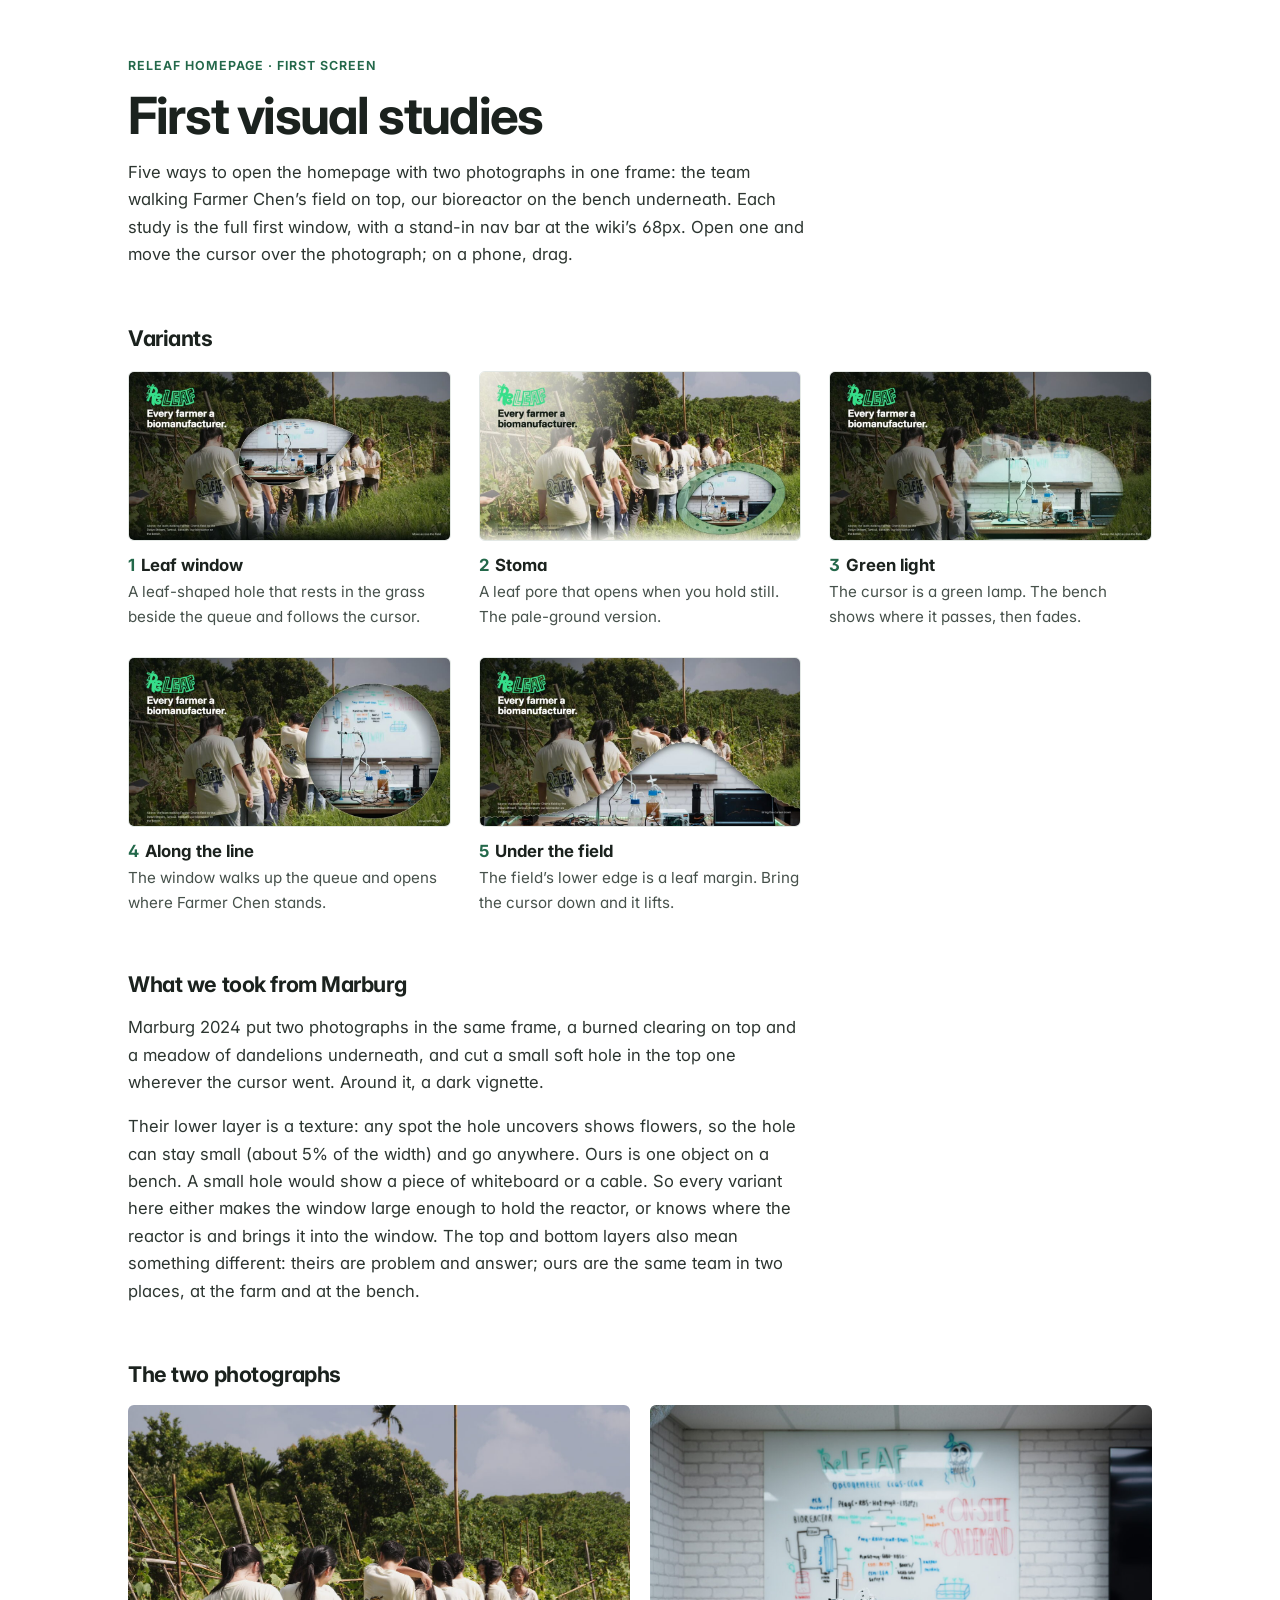
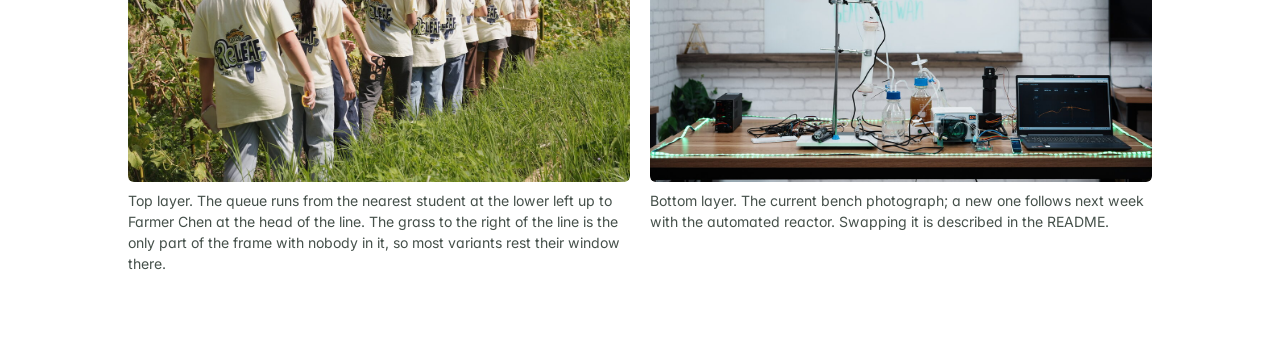
==== index.html @ 2cd2e0a5 "Five first-visual studies: farm on top, bench underneath Leaf window, stoma, green light, along the " ====
<!DOCTYPE html>
<html lang="en">
<head>
  <meta charset="utf-8" />
  <meta name="viewport" content="width=device-width, initial-scale=1" />
  <title>ReLeaf first visual</title>
  <meta name="description" content="Five studies for the ReLeaf homepage's first screen: the team walking Farmer Chen's field on top, the bioreactor bench underneath, after Marburg 2024." />
  <link rel="icon" href="assets/img/logo.png" />
  <link rel="stylesheet" href="assets/css/hero.css" />
  <style>
    body { background: #fff; color: #1b221e; }
    .wrap { max-width: 1120px; margin: 0 auto; padding: 56px clamp(16px, 5vw, 48px) 80px; }
    .kicker { font-size: .78rem; letter-spacing: .08em; text-transform: uppercase; color: var(--leaf-700); font-weight: 650; margin: 0 0 12px; }
    h1 { font-size: clamp(2rem, 1.3rem + 2.6vw, 3.2rem); letter-spacing: -.035em; line-height: 1.02; margin: 0 0 18px; }
    h2 { font-size: 1.35rem; letter-spacing: -.02em; margin: 56px 0 12px; }
    p { font-size: 1.04rem; line-height: 1.65; color: #2c3530; max-width: 68ch; }
    .grid { display: grid; grid-template-columns: repeat(auto-fill, minmax(320px, 1fr)); gap: 28px; margin-top: 20px; }
    .card { display: block; text-decoration: none; color: inherit; }
    .card img { width: 100%; aspect-ratio: 1425 / 752; object-fit: cover; display: block; border-radius: 6px; border: 1px solid #e3e8e5; }
    .card h3 { font-size: 1.05rem; margin: 14px 0 4px; }
    .card h3 span { color: var(--leaf-700); margin-right: 6px; }
    .card p { font-size: .95rem; margin: 0; color: #46514b; }
    .card:hover h3 { color: var(--leaf-700); }
    .pair { display: grid; grid-template-columns: 1fr 1fr; gap: 20px; margin-top: 18px; }
    .pair figure { margin: 0; }
    .pair img { width: 100%; aspect-ratio: 4 / 3; object-fit: cover; border-radius: 6px; display: block; }
    .pair figcaption { font-size: .88rem; color: #46514b; margin-top: 8px; line-height: 1.5; }
    code { font-size: .9em; background: #f1f4f2; padding: 1px 5px; border-radius: 4px; }
    @media (max-width: 640px) { .pair { grid-template-columns: 1fr; } }
  </style>
</head>
<body>
  <main class="wrap">
    <p class="kicker">ReLeaf homepage &middot; first screen</p>
    <h1>First visual studies</h1>
    <p>Five ways to open the homepage with two photographs in one frame: the team
    walking Farmer Chen&rsquo;s field on top, our bioreactor on the bench underneath.
    Each study is the full first window, with a stand-in nav bar at the wiki&rsquo;s
    68px. Open one and move the cursor over the photograph; on a phone, drag.</p>

    <h2>Variants</h2>
    <div class="grid">
      <a class="card" href="leaf-window/">
        <img src="assets/img/thumbs/leaf-window.jpg" alt="Leaf window variant: a leaf-shaped hole over the queue shows the bench." loading="lazy" />
        <h3><span>1</span>Leaf window</h3>
        <p>A leaf-shaped hole that rests in the grass beside the queue and follows the cursor.</p>
      </a>
      <a class="card" href="stoma/">
        <img src="assets/img/thumbs/stoma.jpg" alt="Stoma variant: a leaf pore between two green guard cells shows the bench, on a pale ground." loading="lazy" />
        <h3><span>2</span>Stoma</h3>
        <p>A leaf pore that opens when you hold still. The pale-ground version.</p>
      </a>
      <a class="card" href="green-light/">
        <img src="assets/img/thumbs/green-light.jpg" alt="Green light variant: a swept patch of the frame shows the bench through the farm." loading="lazy" />
        <h3><span>3</span>Green light</h3>
        <p>The cursor is a green lamp. The bench shows where it passes, then fades.</p>
      </a>
      <a class="card" href="along-the-line/">
        <img src="assets/img/thumbs/along-the-line.jpg" alt="Along the line variant: a large round window at the head of the queue shows the bench." loading="lazy" />
        <h3><span>4</span>Along the line</h3>
        <p>The window walks up the queue and opens where Farmer Chen stands.</p>
      </a>
      <a class="card" href="under-the-field/">
        <img src="assets/img/thumbs/under-the-field.jpg" alt="Under the field variant: the farm's lower edge, cut as a serrated leaf margin, lifts to show the bench." loading="lazy" />
        <h3><span>5</span>Under the field</h3>
        <p>The field&rsquo;s lower edge is a leaf margin. Bring the cursor down and it lifts.</p>
      </a>
    </div>

    <h2>What we took from Marburg</h2>
    <p>Marburg 2024 put two photographs in the same frame, a burned clearing on top and
    a meadow of dandelions underneath, and cut a small soft hole in the top one wherever
    the cursor went. Around it, a dark vignette.</p>
    <p>Their lower layer is a texture: any spot the hole uncovers shows flowers, so the
    hole can stay small (about 5% of the width) and go anywhere. Ours is one object on a
    bench. A small hole would show a piece of whiteboard or a cable. So every variant
    here either makes the window large enough to hold the reactor, or knows where the
    reactor is and brings it into the window. The top and bottom layers also mean
    something different: theirs are problem and answer; ours are the same team in two
    places, at the farm and at the bench.</p>

    <h2>The two photographs</h2>
    <div class="pair">
      <figure>
        <img src="assets/img/farm-1400.jpg" alt="The team in ReLeaf shirts walks single file along a bean trellis toward Farmer Chen, who waits with a basket." loading="lazy" />
        <figcaption>Top layer. The queue runs from the nearest student at the lower left up to
        Farmer Chen at the head of the line. The grass to the right of the line is the only
        part of the frame with nobody in it, so most variants rest their window there.</figcaption>
      </figure>
      <figure>
        <img src="assets/img/bench-1400.jpg" alt="The bioreactor on a lab bench edged with green LEDs, in front of a whiteboard that reads ReLeaf and On-site, On-demand." loading="lazy" />
        <figcaption>Bottom layer. The current bench photograph; a new one follows next week
        with the automated reactor. Swapping it is described in the README.</figcaption>
      </figure>
    </div>
  </main>
</body>
</html>
---- assets/css/hero.css ----
/* =============================================================================
   hero.css: shared by every variant.
   The strip at the top stands in for the wiki's site nav (68px, ink) so that
   the hero below it is exactly the first window a reader gets.
   ========================================================================== */

@font-face {
  font-family: "Inter";
  font-style: normal;
  font-weight: 100 900;
  font-display: swap;
  src: url("../fonts/inter-variable.woff2") format("woff2");
}

:root {
  --ink: #070b09;
  --ink-2: #111814;
  --cream: #f3eed2;          /* the team shirts */
  --leaf-700: #23684a;
  --leaf-500: #4f9c6f;
  --leaf-200: #cfe4d8;
  --led: #6fe39a;            /* the bench's LED strip */
  --nav-h: 68px;
  --font: "Inter", -apple-system, BlinkMacSystemFont, "Segoe UI", Roboto, "Helvetica Neue", Arial, sans-serif;
}

* { box-sizing: border-box; }
html { -webkit-text-size-adjust: 100%; }
body {
  margin: 0;
  background: var(--ink);
  color: #fff;
  font-family: var(--font);
  font-feature-settings: "ss01", "cv11";
}

/* ---- stand-in nav ---------------------------------------------------------- */
.navstrip {
  position: sticky; top: 0; z-index: 50;
  height: var(--nav-h);
  display: flex; align-items: center; gap: 28px;
  padding: 0 clamp(16px, 3vw, 40px);
  background: var(--ink);
  border-bottom: 1px solid rgba(255,255,255,.06);
}
.navstrip__logo { width: 44px; height: 44px; display: block; }
.navstrip__tabs { display: flex; gap: 26px; font-size: .9rem; color: rgba(255,255,255,.72); }
.navstrip__tabs span { white-space: nowrap; }
.navstrip__back {
  margin-left: auto; font-size: .82rem; color: rgba(255,255,255,.6);
  text-decoration: none; border: 1px solid rgba(255,255,255,.18);
  padding: 6px 12px; border-radius: 999px; white-space: nowrap;
}
.navstrip__back:hover { color: #fff; border-color: rgba(255,255,255,.4); }
@media (max-width: 860px) { .navstrip__tabs { display: none; } }

/* ---- the hero ---------------------------------------------------------------- */
.hero {
  position: relative;
  height: calc(100svh - var(--nav-h));
  min-height: 480px;
  overflow: hidden;
  background: var(--ink);
  touch-action: pan-y;
  cursor: none;
}
.hero canvas {
  position: absolute; inset: 0; width: 100%; height: 100%; display: block;
  opacity: 0; transition: opacity .9s ease;
}
.hero.is-ready canvas { opacity: 1; }
@media (hover: none) { .hero { cursor: auto; } }

.hero__text {
  position: absolute; z-index: 2;
  left: clamp(20px, 5.5vw, 88px);
  top: clamp(24px, 7vh, 72px);
  pointer-events: none; user-select: none;
  max-width: min(640px, 80vw);
}
.hero__mark {
  display: block;
  width: clamp(150px, 15vw, 250px); height: auto;
  margin: 0 0 clamp(8px, 1.4vh, 16px) -2px;
  filter: drop-shadow(0 2px 18px rgba(0,0,0,.35));
}
.hero__claim {
  margin: 0;
  font-size: clamp(1.55rem, .9rem + 2.1vw, 3.1rem);
  font-weight: 700;
  line-height: 1.02;
  letter-spacing: -.032em;
  text-shadow: 0 2px 24px rgba(0,0,0,.45);
}

.hero__caption {
  position: absolute; z-index: 2;
  left: clamp(20px, 5.5vw, 88px); bottom: 18px;
  margin: 0; max-width: 40ch;
  font-size: .78rem; line-height: 1.45; color: rgba(255,255,255,.66);
  pointer-events: none;
}
.hero__hint {
  position: absolute; z-index: 2;
  right: clamp(20px, 3vw, 40px); bottom: 18px;
  margin: 0; font-size: .78rem; color: rgba(255,255,255,.66);
  pointer-events: none;
  transition: opacity .6s ease;
}
.hero__hint.is-gone { opacity: 0; }
.hero__hint .touch { display: none; }
@media (hover: none) { .hero__hint .mouse { display: none; } .hero__hint .touch { display: inline; } }

.sr-only {
  position: absolute; width: 1px; height: 1px; padding: 0; margin: -1px;
  overflow: hidden; clip: rect(0 0 0 0); white-space: nowrap; border: 0;
}

/* ---- below the fold: notes on the variant, not part of the design ---------- */
.notes {
  background: #fff; color: #1b221e;
  padding: clamp(40px, 7vw, 88px) clamp(20px, 6vw, 96px) 64px;
}
.notes__inner { max-width: 760px; }
.notes__kicker { font-size: .78rem; letter-spacing: .08em; text-transform: uppercase; color: var(--leaf-700); font-weight: 650; margin: 0 0 10px; }
.notes h2 { font-size: 1.9rem; letter-spacing: -.025em; line-height: 1.1; margin: 0 0 18px; }
.notes h3 { font-size: 1.05rem; margin: 30px 0 8px; }
.notes p, .notes li { font-size: 1.02rem; line-height: 1.65; color: #2c3530; }
.notes ul { padding-left: 1.2em; }
.notes code { font-size: .9em; background: #f1f4f2; padding: 1px 5px; border-radius: 4px; }
.switcher {
  display: flex; flex-wrap: wrap; gap: 8px;
  margin: 36px 0 0; padding: 0; list-style: none;
}
.switcher a {
  display: inline-block; padding: 8px 14px; border-radius: 999px;
  border: 1px solid #cfd8d2; color: #1b221e; text-decoration: none; font-size: .9rem;
}
.switcher a:hover { border-color: var(--leaf-700); color: var(--leaf-700); }
.switcher a[aria-current] { background: #1b221e; color: #fff; border-color: #1b221e; }

/* ---- variant 2: the pale ground ------------------------------------------- */
.v-stoma .hero { background: #f6f4ea; }
.v-stoma .hero__claim { color: #0f1a14; text-shadow: none; }
.v-stoma .hero__mark { filter: none; }
.v-stoma .hero__caption, .v-stoma .hero__hint { color: rgba(15,26,20,.72); }

/* ---- variant 5: the resting band of bench runs along the bottom ----------- */
.v-under-the-field .hero__caption,
.v-under-the-field .hero__hint { bottom: calc(5.5% + 16px); }
@media (max-width: 520px) {
  .hero__caption { max-width: 58%; }
}
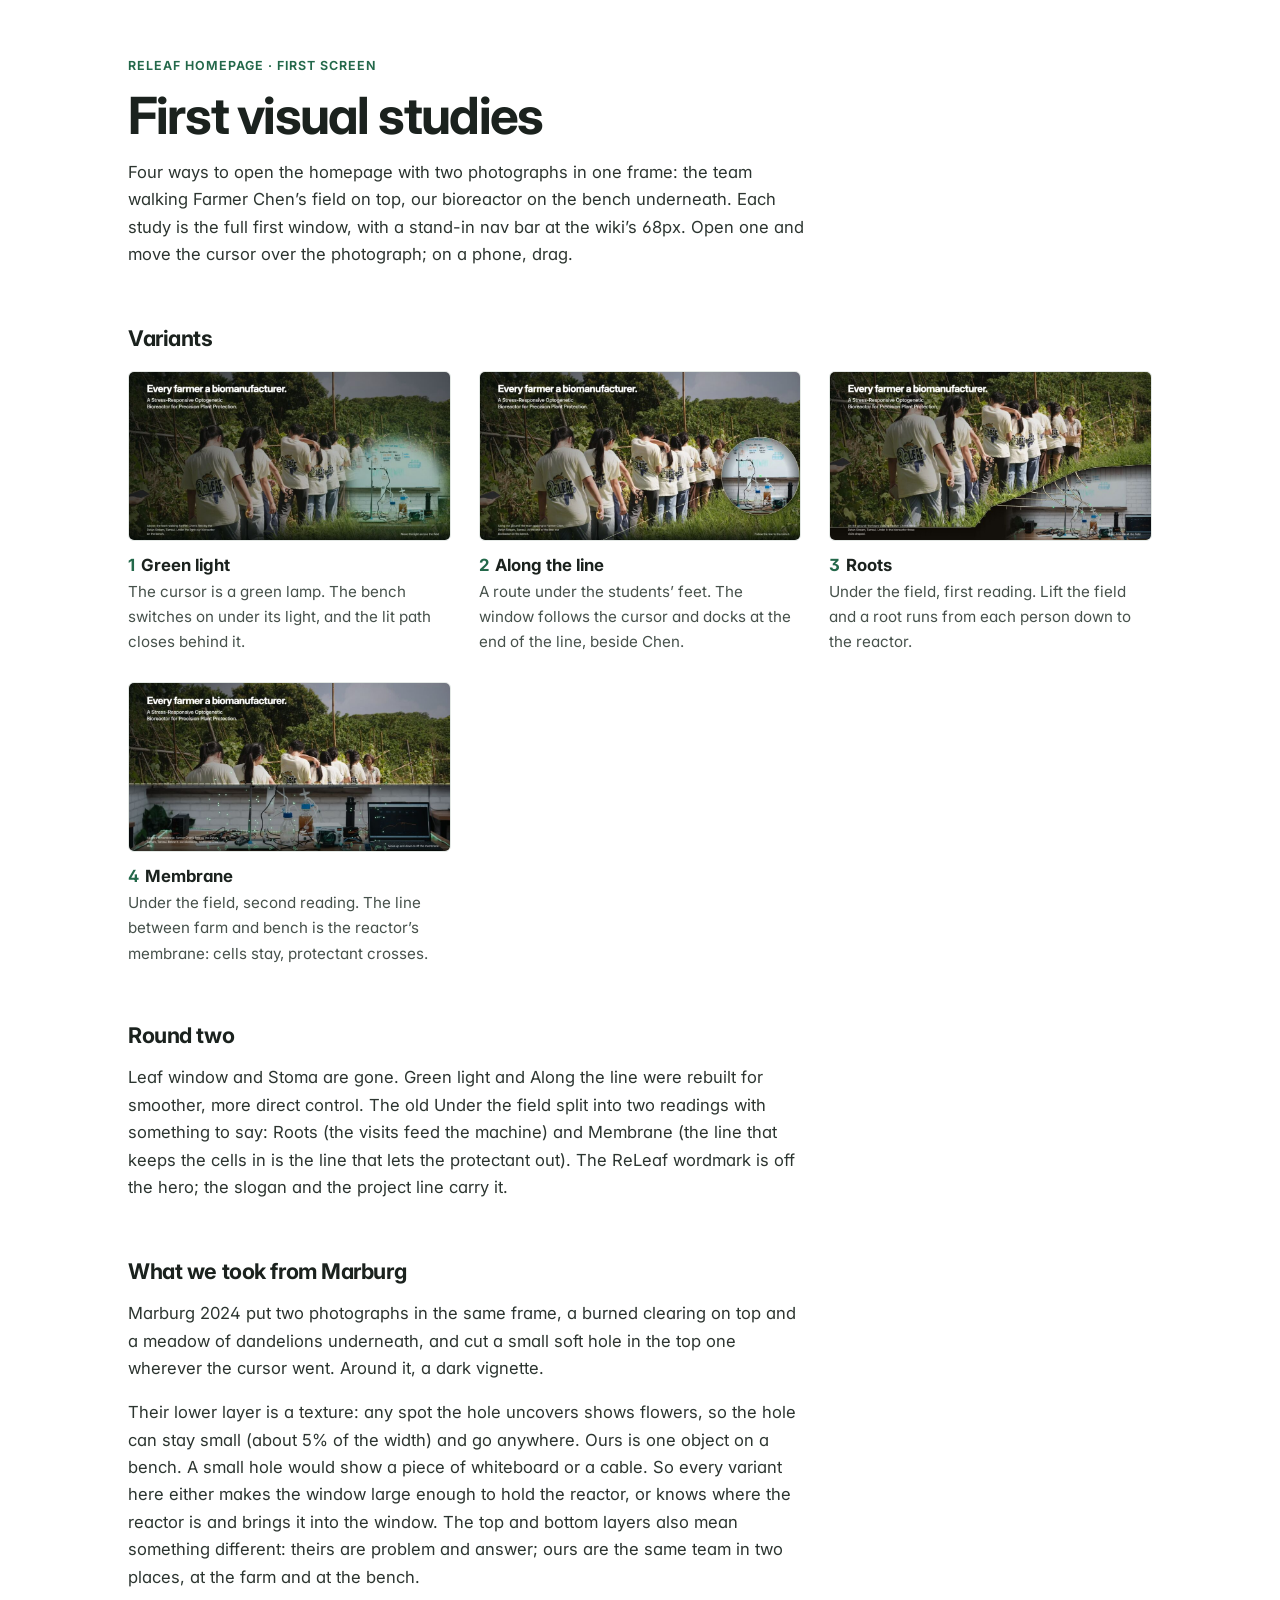
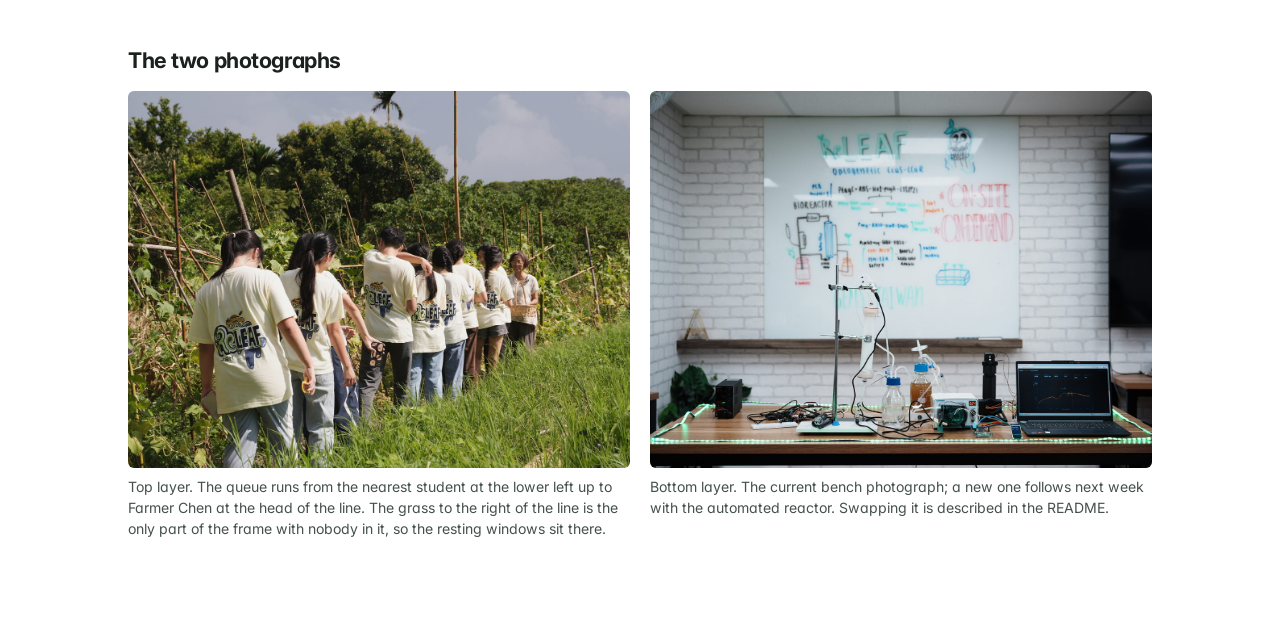
==== commit 4f3ebaf6: "Round two: four variants, slogan and project line in the hero Leaf window and Stoma removed. Green l" ====
--- a/index.html
+++ b/index.html
@@ -4,7 +4,7 @@
   <meta charset="utf-8" />
   <meta name="viewport" content="width=device-width, initial-scale=1" />
   <title>ReLeaf first visual</title>
-  <meta name="description" content="Five studies for the ReLeaf homepage's first screen: the team walking Farmer Chen's field on top, the bioreactor bench underneath, after Marburg 2024." />
+  <meta name="description" content="Four studies for the ReLeaf homepage's first screen: the team walking Farmer Chen's field on top, the bioreactor bench underneath, after Marburg 2024." />
   <link rel="icon" href="assets/img/logo.png" />
   <link rel="stylesheet" href="assets/css/hero.css" />
   <style>
@@ -33,39 +33,41 @@
   <main class="wrap">
     <p class="kicker">ReLeaf homepage &middot; first screen</p>
     <h1>First visual studies</h1>
-    <p>Five ways to open the homepage with two photographs in one frame: the team
+    <p>Four ways to open the homepage with two photographs in one frame: the team
     walking Farmer Chen&rsquo;s field on top, our bioreactor on the bench underneath.
     Each study is the full first window, with a stand-in nav bar at the wiki&rsquo;s
     68px. Open one and move the cursor over the photograph; on a phone, drag.</p>
 
     <h2>Variants</h2>
     <div class="grid">
-      <a class="card" href="leaf-window/">
-        <img src="assets/img/thumbs/leaf-window.jpg" alt="Leaf window variant: a leaf-shaped hole over the queue shows the bench." loading="lazy" />
-        <h3><span>1</span>Leaf window</h3>
-        <p>A leaf-shaped hole that rests in the grass beside the queue and follows the cursor.</p>
-      </a>
-      <a class="card" href="stoma/">
-        <img src="assets/img/thumbs/stoma.jpg" alt="Stoma variant: a leaf pore between two green guard cells shows the bench, on a pale ground." loading="lazy" />
-        <h3><span>2</span>Stoma</h3>
-        <p>A leaf pore that opens when you hold still. The pale-ground version.</p>
-      </a>
       <a class="card" href="green-light/">
-        <img src="assets/img/thumbs/green-light.jpg" alt="Green light variant: a swept patch of the frame shows the bench through the farm." loading="lazy" />
-        <h3><span>3</span>Green light</h3>
-        <p>The cursor is a green lamp. The bench shows where it passes, then fades.</p>
+        <img src="assets/img/thumbs/green-light.jpg" alt="Green light variant: a pool of green light in the grass beside the queue shows the bioreactor." loading="lazy" />
+        <h3><span>1</span>Green light</h3>
+        <p>The cursor is a green lamp. The bench switches on under its light, and the lit path closes behind it.</p>
       </a>
       <a class="card" href="along-the-line/">
-        <img src="assets/img/thumbs/along-the-line.jpg" alt="Along the line variant: a large round window at the head of the queue shows the bench." loading="lazy" />
-        <h3><span>4</span>Along the line</h3>
-        <p>The window walks up the queue and opens where Farmer Chen stands.</p>
+        <img src="assets/img/thumbs/along-the-line.jpg" alt="Along the line variant: a dotted route under the queue ends in a round window beside Farmer Chen showing the bioreactor." loading="lazy" />
+        <h3><span>2</span>Along the line</h3>
+        <p>A route under the students&rsquo; feet. The window follows the cursor and docks at the end of the line, beside Chen.</p>
       </a>
-      <a class="card" href="under-the-field/">
-        <img src="assets/img/thumbs/under-the-field.jpg" alt="Under the field variant: the farm's lower edge, cut as a serrated leaf margin, lifts to show the bench." loading="lazy" />
-        <h3><span>5</span>Under the field</h3>
-        <p>The field&rsquo;s lower edge is a leaf margin. Bring the cursor down and it lifts.</p>
+      <a class="card" href="roots/">
+        <img src="assets/img/thumbs/roots.jpg" alt="Roots variant: the field is lifted and roots run from each person's feet down to the bioreactor underground." loading="lazy" />
+        <h3><span>3</span>Roots</h3>
+        <p>Under the field, first reading. Lift the field and a root runs from each person down to the reactor.</p>
+      </a>
+      <a class="card" href="membrane/">
+        <img src="assets/img/thumbs/membrane.jpg" alt="Membrane variant: a porous line separates the field from the bioreactor; cells stay below, protectant rises through." loading="lazy" />
+        <h3><span>4</span>Membrane</h3>
+        <p>Under the field, second reading. The line between farm and bench is the reactor&rsquo;s membrane: cells stay, protectant crosses.</p>
       </a>
     </div>
+
+    <h2>Round two</h2>
+    <p>Leaf window and Stoma are gone. Green light and Along the line were rebuilt for
+    smoother, more direct control. The old Under the field split into two readings with
+    something to say: Roots (the visits feed the machine) and Membrane (the line that
+    keeps the cells in is the line that lets the protectant out). The ReLeaf wordmark is
+    off the hero; the slogan and the project line carry it.</p>
 
     <h2>What we took from Marburg</h2>
     <p>Marburg 2024 put two photographs in the same frame, a burned clearing on top and
@@ -85,7 +87,7 @@
         <img src="assets/img/farm-1400.jpg" alt="The team in ReLeaf shirts walks single file along a bean trellis toward Farmer Chen, who waits with a basket." loading="lazy" />
         <figcaption>Top layer. The queue runs from the nearest student at the lower left up to
         Farmer Chen at the head of the line. The grass to the right of the line is the only
-        part of the frame with nobody in it, so most variants rest their window there.</figcaption>
+        part of the frame with nobody in it, so the resting windows sit there.</figcaption>
       </figure>
       <figure>
         <img src="assets/img/bench-1400.jpg" alt="The bioreactor on a lab bench edged with green LEDs, in front of a whiteboard that reads ReLeaf and On-site, On-demand." loading="lazy" />
--- a/assets/css/hero.css
+++ b/assets/css/hero.css
@@ -78,12 +78,6 @@
   pointer-events: none; user-select: none;
   max-width: min(640px, 80vw);
 }
-.hero__mark {
-  display: block;
-  width: clamp(150px, 15vw, 250px); height: auto;
-  margin: 0 0 clamp(8px, 1.4vh, 16px) -2px;
-  filter: drop-shadow(0 2px 18px rgba(0,0,0,.35));
-}
 .hero__claim {
   margin: 0;
   font-size: clamp(1.55rem, .9rem + 2.1vw, 3.1rem);
@@ -91,6 +85,16 @@
   line-height: 1.02;
   letter-spacing: -.032em;
   text-shadow: 0 2px 24px rgba(0,0,0,.45);
+}
+.hero__line {
+  margin: clamp(10px, 1.6vh, 18px) 0 0;
+  max-width: 30ch;
+  font-size: clamp(1rem, .82rem + .62vw, 1.4rem);
+  font-weight: 500;
+  line-height: 1.3;
+  letter-spacing: -.012em;
+  color: rgba(255,255,255,.86);
+  text-shadow: 0 2px 18px rgba(0,0,0,.5);
 }
 
 .hero__caption {
@@ -139,15 +143,7 @@
 .switcher a:hover { border-color: var(--leaf-700); color: var(--leaf-700); }
 .switcher a[aria-current] { background: #1b221e; color: #fff; border-color: #1b221e; }
 
-/* ---- variant 2: the pale ground ------------------------------------------- */
-.v-stoma .hero { background: #f6f4ea; }
-.v-stoma .hero__claim { color: #0f1a14; text-shadow: none; }
-.v-stoma .hero__mark { filter: none; }
-.v-stoma .hero__caption, .v-stoma .hero__hint { color: rgba(15,26,20,.72); }
-
-/* ---- variant 5: the resting band of bench runs along the bottom ----------- */
-.v-under-the-field .hero__caption,
-.v-under-the-field .hero__hint { bottom: calc(5.5% + 16px); }
 @media (max-width: 520px) {
-  .hero__caption { max-width: 58%; }
+  .hero__caption { max-width: none; right: 20px; }
+  .hero__hint { display: none; }
 }
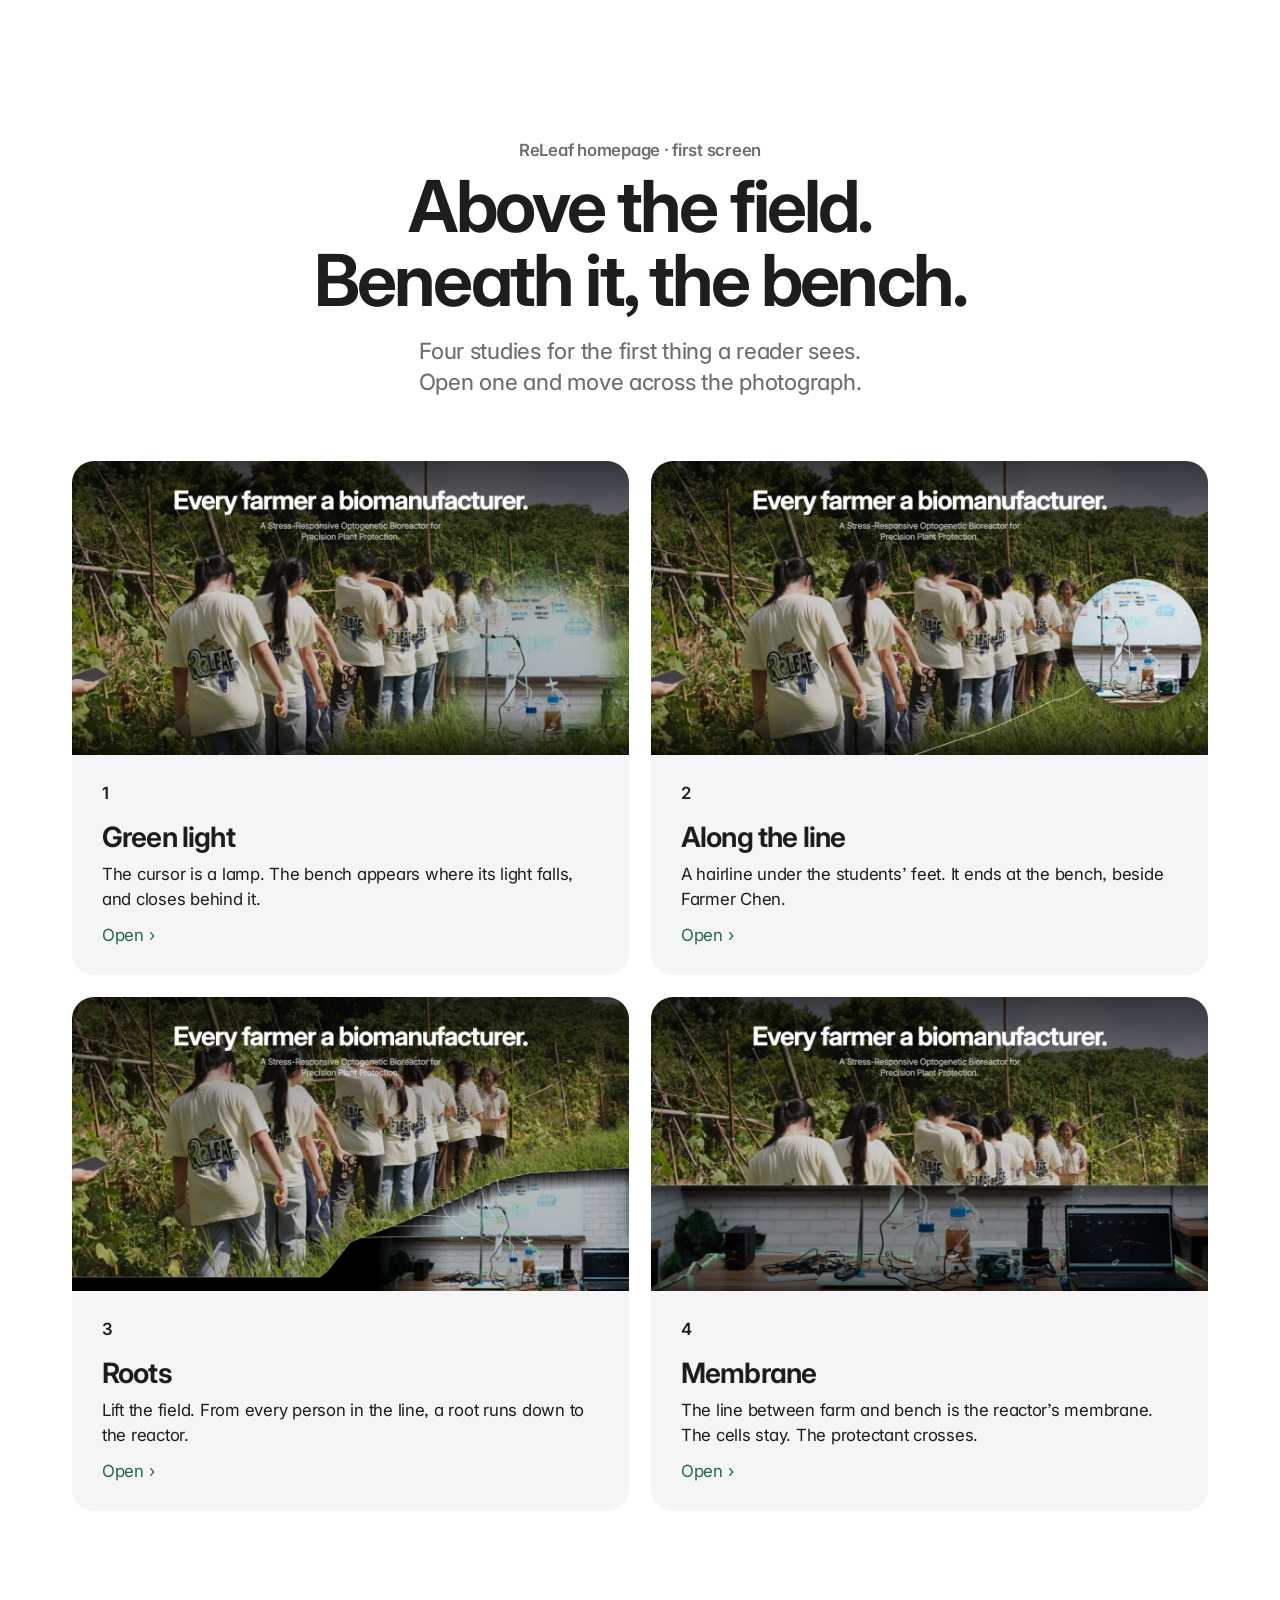
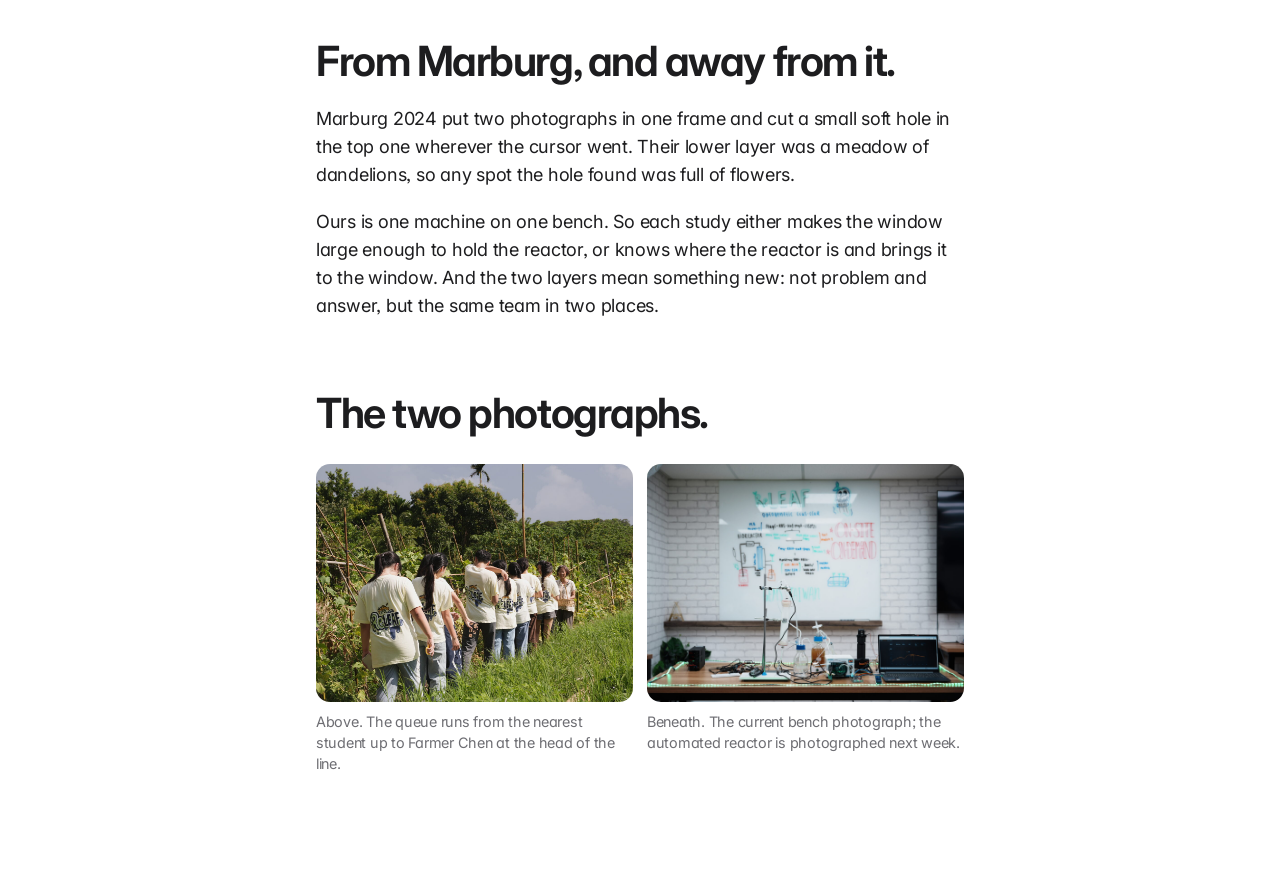
==== commit 4c96965c: "Round three: clean pass on all four variants Centred headline and project line with a staged fade-in" ====
--- a/index.html
+++ b/index.html
@@ -4,96 +4,109 @@
   <meta charset="utf-8" />
   <meta name="viewport" content="width=device-width, initial-scale=1" />
   <title>ReLeaf first visual</title>
-  <meta name="description" content="Four studies for the ReLeaf homepage's first screen: the team walking Farmer Chen's field on top, the bioreactor bench underneath, after Marburg 2024." />
+  <meta name="description" content="Four studies for the ReLeaf homepage's first screen: the team walking Farmer Chen's field above, the bioreactor on the bench beneath." />
   <link rel="icon" href="assets/img/logo.png" />
   <link rel="stylesheet" href="assets/css/hero.css" />
   <style>
-    body { background: #fff; color: #1b221e; }
-    .wrap { max-width: 1120px; margin: 0 auto; padding: 56px clamp(16px, 5vw, 48px) 80px; }
-    .kicker { font-size: .78rem; letter-spacing: .08em; text-transform: uppercase; color: var(--leaf-700); font-weight: 650; margin: 0 0 12px; }
-    h1 { font-size: clamp(2rem, 1.3rem + 2.6vw, 3.2rem); letter-spacing: -.035em; line-height: 1.02; margin: 0 0 18px; }
-    h2 { font-size: 1.35rem; letter-spacing: -.02em; margin: 56px 0 12px; }
-    p { font-size: 1.04rem; line-height: 1.65; color: #2c3530; max-width: 68ch; }
-    .grid { display: grid; grid-template-columns: repeat(auto-fill, minmax(320px, 1fr)); gap: 28px; margin-top: 20px; }
-    .card { display: block; text-decoration: none; color: inherit; }
-    .card img { width: 100%; aspect-ratio: 1425 / 752; object-fit: cover; display: block; border-radius: 6px; border: 1px solid #e3e8e5; }
-    .card h3 { font-size: 1.05rem; margin: 14px 0 4px; }
-    .card h3 span { color: var(--leaf-700); margin-right: 6px; }
-    .card p { font-size: .95rem; margin: 0; color: #46514b; }
-    .card:hover h3 { color: var(--leaf-700); }
-    .pair { display: grid; grid-template-columns: 1fr 1fr; gap: 20px; margin-top: 18px; }
+    body { background: #fff; color: var(--ink); letter-spacing: -.016em; }
+    .top { text-align: center; padding: clamp(72px, 12vw, 140px) 22px clamp(40px, 6vw, 64px); }
+    .eyebrow { font-size: 1.05rem; font-weight: 600; color: var(--ink-2); margin: 0 0 10px; }
+    h1 { font-size: clamp(2.6rem, 1.6rem + 3.6vw, 4.8rem); font-weight: 650; letter-spacing: -.04em; line-height: 1.03; margin: 0; }
+    .lede { font-size: clamp(1.15rem, 1rem + .5vw, 1.5rem); line-height: 1.38; color: var(--ink-2); max-width: 34ch; margin: 18px auto 0; font-weight: 450; }
+    .grid { max-width: 1180px; margin: 0 auto; padding: 0 22px; display: grid; grid-template-columns: repeat(2, 1fr); gap: 22px; }
+    @media (max-width: 760px) { .grid { grid-template-columns: 1fr; } }
+    .card { display: block; text-decoration: none; color: inherit; background: #f5f5f7; border-radius: 22px; overflow: hidden; transition: transform .45s var(--ease), box-shadow .45s var(--ease); }
+    .card:hover { transform: scale(1.012); box-shadow: 0 12px 40px rgba(0,0,0,.10); }
+    .card img { width: 100%; aspect-ratio: 1425 / 752; object-fit: cover; display: block; }
+    .card__body { padding: 26px 30px 30px; }
+    .card__n { font-size: .9rem; font-weight: 600; color: var(--ink-2); margin: 0 0 4px; }
+    .card h2 { font-size: 1.75rem; font-weight: 650; letter-spacing: -.03em; margin: 0 0 8px; }
+    .card p { font-size: 1.05rem; line-height: 1.47; color: var(--ink); margin: 0 0 14px; }
+    .card .more { font-size: 1.05rem; color: var(--link); }
+    .card .more::after { content: " \203A"; }
+    .read { max-width: 692px; margin: 0 auto; padding: clamp(80px, 10vw, 128px) 22px 110px; }
+    .read h3 { font-size: clamp(1.9rem, 1.4rem + 1.6vw, 2.6rem); font-weight: 650; letter-spacing: -.035em; line-height: 1.08; margin: 0 0 20px; }
+    .read h3 + p { margin-top: 0; }
+    .read p { font-size: 1.13rem; line-height: 1.55; margin: 0 0 1.05em; }
+    .read section + section { margin-top: 72px; }
+    .pair { display: grid; grid-template-columns: 1fr 1fr; gap: 14px; margin: 28px 0 0; }
     .pair figure { margin: 0; }
-    .pair img { width: 100%; aspect-ratio: 4 / 3; object-fit: cover; border-radius: 6px; display: block; }
-    .pair figcaption { font-size: .88rem; color: #46514b; margin-top: 8px; line-height: 1.5; }
-    code { font-size: .9em; background: #f1f4f2; padding: 1px 5px; border-radius: 4px; }
+    .pair img { width: 100%; aspect-ratio: 4 / 3; object-fit: cover; display: block; border-radius: 14px; }
+    .pair figcaption { font-size: .9rem; line-height: 1.45; color: var(--ink-2); margin-top: 10px; }
     @media (max-width: 640px) { .pair { grid-template-columns: 1fr; } }
   </style>
 </head>
 <body>
-  <main class="wrap">
-    <p class="kicker">ReLeaf homepage &middot; first screen</p>
-    <h1>First visual studies</h1>
-    <p>Four ways to open the homepage with two photographs in one frame: the team
-    walking Farmer Chen&rsquo;s field on top, our bioreactor on the bench underneath.
-    Each study is the full first window, with a stand-in nav bar at the wiki&rsquo;s
-    68px. Open one and move the cursor over the photograph; on a phone, drag.</p>
+  <header class="top">
+    <p class="eyebrow">ReLeaf homepage &middot; first screen</p>
+    <h1>Above the field.<br />Beneath it, the bench.</h1>
+    <p class="lede">Four studies for the first thing a reader sees. Open one and move across the photograph.</p>
+  </header>
 
-    <h2>Variants</h2>
+  <main>
     <div class="grid">
       <a class="card" href="green-light/">
-        <img src="assets/img/thumbs/green-light.jpg" alt="Green light variant: a pool of green light in the grass beside the queue shows the bioreactor." loading="lazy" />
-        <h3><span>1</span>Green light</h3>
-        <p>The cursor is a green lamp. The bench switches on under its light, and the lit path closes behind it.</p>
+        <img src="assets/img/thumbs/green-light.jpg?v=3" alt="Green light: a pool of light in the grass beside the queue shows the bioreactor." loading="lazy" />
+        <div class="card__body">
+          <p class="card__n">1</p>
+          <h2>Green light</h2>
+          <p>The cursor is a lamp. The bench appears where its light falls, and closes behind it.</p>
+          <span class="more">Open</span>
+        </div>
       </a>
       <a class="card" href="along-the-line/">
-        <img src="assets/img/thumbs/along-the-line.jpg" alt="Along the line variant: a dotted route under the queue ends in a round window beside Farmer Chen showing the bioreactor." loading="lazy" />
-        <h3><span>2</span>Along the line</h3>
-        <p>A route under the students&rsquo; feet. The window follows the cursor and docks at the end of the line, beside Chen.</p>
+        <img src="assets/img/thumbs/along-the-line.jpg?v=3" alt="Along the line: a hairline under the queue ends in a round window beside Farmer Chen showing the bioreactor." loading="lazy" />
+        <div class="card__body">
+          <p class="card__n">2</p>
+          <h2>Along the line</h2>
+          <p>A hairline under the students&rsquo; feet. It ends at the bench, beside Farmer Chen.</p>
+          <span class="more">Open</span>
+        </div>
       </a>
       <a class="card" href="roots/">
-        <img src="assets/img/thumbs/roots.jpg" alt="Roots variant: the field is lifted and roots run from each person's feet down to the bioreactor underground." loading="lazy" />
-        <h3><span>3</span>Roots</h3>
-        <p>Under the field, first reading. Lift the field and a root runs from each person down to the reactor.</p>
+        <img src="assets/img/thumbs/roots.jpg?v=3" alt="Roots: the field lifts, and a root runs from each person's feet down to the bioreactor underground." loading="lazy" />
+        <div class="card__body">
+          <p class="card__n">3</p>
+          <h2>Roots</h2>
+          <p>Lift the field. From every person in the line, a root runs down to the reactor.</p>
+          <span class="more">Open</span>
+        </div>
       </a>
       <a class="card" href="membrane/">
-        <img src="assets/img/thumbs/membrane.jpg" alt="Membrane variant: a porous line separates the field from the bioreactor; cells stay below, protectant rises through." loading="lazy" />
-        <h3><span>4</span>Membrane</h3>
-        <p>Under the field, second reading. The line between farm and bench is the reactor&rsquo;s membrane: cells stay, protectant crosses.</p>
+        <img src="assets/img/thumbs/membrane.jpg?v=3" alt="Membrane: a porous hairline separates the field from the bioreactor; cells stay below while protectant rises." loading="lazy" />
+        <div class="card__body">
+          <p class="card__n">4</p>
+          <h2>Membrane</h2>
+          <p>The line between farm and bench is the reactor&rsquo;s membrane. The cells stay. The protectant crosses.</p>
+          <span class="more">Open</span>
+        </div>
       </a>
     </div>
 
-    <h2>Round two</h2>
-    <p>Leaf window and Stoma are gone. Green light and Along the line were rebuilt for
-    smoother, more direct control. The old Under the field split into two readings with
-    something to say: Roots (the visits feed the machine) and Membrane (the line that
-    keeps the cells in is the line that lets the protectant out). The ReLeaf wordmark is
-    off the hero; the slogan and the project line carry it.</p>
-
-    <h2>What we took from Marburg</h2>
-    <p>Marburg 2024 put two photographs in the same frame, a burned clearing on top and
-    a meadow of dandelions underneath, and cut a small soft hole in the top one wherever
-    the cursor went. Around it, a dark vignette.</p>
-    <p>Their lower layer is a texture: any spot the hole uncovers shows flowers, so the
-    hole can stay small (about 5% of the width) and go anywhere. Ours is one object on a
-    bench. A small hole would show a piece of whiteboard or a cable. So every variant
-    here either makes the window large enough to hold the reactor, or knows where the
-    reactor is and brings it into the window. The top and bottom layers also mean
-    something different: theirs are problem and answer; ours are the same team in two
-    places, at the farm and at the bench.</p>
-
-    <h2>The two photographs</h2>
-    <div class="pair">
-      <figure>
-        <img src="assets/img/farm-1400.jpg" alt="The team in ReLeaf shirts walks single file along a bean trellis toward Farmer Chen, who waits with a basket." loading="lazy" />
-        <figcaption>Top layer. The queue runs from the nearest student at the lower left up to
-        Farmer Chen at the head of the line. The grass to the right of the line is the only
-        part of the frame with nobody in it, so the resting windows sit there.</figcaption>
-      </figure>
-      <figure>
-        <img src="assets/img/bench-1400.jpg" alt="The bioreactor on a lab bench edged with green LEDs, in front of a whiteboard that reads ReLeaf and On-site, On-demand." loading="lazy" />
-        <figcaption>Bottom layer. The current bench photograph; a new one follows next week
-        with the automated reactor. Swapping it is described in the README.</figcaption>
-      </figure>
+    <div class="read">
+      <section>
+        <h3>From Marburg, and away from it.</h3>
+        <p>Marburg 2024 put two photographs in one frame and cut a small soft hole in the
+        top one wherever the cursor went. Their lower layer was a meadow of dandelions,
+        so any spot the hole found was full of flowers.</p>
+        <p>Ours is one machine on one bench. So each study either makes the window large
+        enough to hold the reactor, or knows where the reactor is and brings it to the
+        window. And the two layers mean something new: not problem and answer, but the
+        same team in two places.</p>
+      </section>
+      <section>
+        <h3>The two photographs.</h3>
+        <div class="pair">
+          <figure>
+            <img src="assets/img/farm-1400.jpg" alt="The team in ReLeaf shirts walks single file along a bean trellis toward Farmer Chen, who waits with a basket." loading="lazy" />
+            <figcaption>Above. The queue runs from the nearest student up to Farmer Chen at the head of the line.</figcaption>
+          </figure>
+          <figure>
+            <img src="assets/img/bench-1400.jpg" alt="The bioreactor on a lab bench edged with green LEDs, in front of a whiteboard." loading="lazy" />
+            <figcaption>Beneath. The current bench photograph; the automated reactor is photographed next week.</figcaption>
+          </figure>
+        </div>
+      </section>
     </div>
   </main>
 </body>
--- a/assets/css/hero.css
+++ b/assets/css/hero.css
@@ -1,7 +1,8 @@
 /* =============================================================================
    hero.css: shared by every variant.
-   The strip at the top stands in for the wiki's site nav (68px, ink) so that
-   the hero below it is exactly the first window a reader gets.
+   One idea per screen, type that does the work, and nothing on the photograph
+   that is not the photograph, the headline, or the one control. Black ground,
+   white type, hairlines at 1px, green used once, as the accent.
    ========================================================================== */
 
 @font-face {
@@ -13,137 +14,167 @@
 }
 
 :root {
-  --ink: #070b09;
-  --ink-2: #111814;
-  --cream: #f3eed2;          /* the team shirts */
-  --leaf-700: #23684a;
-  --leaf-500: #4f9c6f;
-  --leaf-200: #cfe4d8;
-  --led: #6fe39a;            /* the bench's LED strip */
+  --black: #000;
+  --white: #fff;
+  --text: #f5f5f7;
+  --text-2: rgba(245,245,247,.72);
+  --ink: #1d1d1f;
+  --ink-2: #6e6e73;
+  --accent: #34c759;
+  --link: #23684a;
   --nav-h: 68px;
-  --font: "Inter", -apple-system, BlinkMacSystemFont, "Segoe UI", Roboto, "Helvetica Neue", Arial, sans-serif;
+  --font: "Inter", -apple-system, BlinkMacSystemFont, "SF Pro Display", "Helvetica Neue", Arial, sans-serif;
+  --ease: cubic-bezier(.28,.11,.32,1);
 }
 
 * { box-sizing: border-box; }
-html { -webkit-text-size-adjust: 100%; }
+html { -webkit-text-size-adjust: 100%; -webkit-font-smoothing: antialiased; -moz-osx-font-smoothing: grayscale; }
 body {
   margin: 0;
-  background: var(--ink);
-  color: #fff;
+  background: var(--black);
+  color: var(--text);
   font-family: var(--font);
-  font-feature-settings: "ss01", "cv11";
+  font-feature-settings: "cv11", "ss03";
+  letter-spacing: -.011em;
 }
 
-/* ---- stand-in nav ---------------------------------------------------------- */
+/* ---- stand-in nav: quiet, translucent ---------------------------------- */
 .navstrip {
   position: sticky; top: 0; z-index: 50;
   height: var(--nav-h);
-  display: flex; align-items: center; gap: 28px;
+  display: flex; align-items: center; justify-content: center;
   padding: 0 clamp(16px, 3vw, 40px);
-  background: var(--ink);
-  border-bottom: 1px solid rgba(255,255,255,.06);
+  background: rgba(0,0,0,.78);
+  -webkit-backdrop-filter: saturate(180%) blur(20px);
+  backdrop-filter: saturate(180%) blur(20px);
+  border-bottom: 1px solid rgba(255,255,255,.08);
 }
-.navstrip__logo { width: 44px; height: 44px; display: block; }
-.navstrip__tabs { display: flex; gap: 26px; font-size: .9rem; color: rgba(255,255,255,.72); }
+.navstrip__tabs { display: flex; gap: clamp(20px, 3vw, 40px); font-size: .8rem; color: rgba(255,255,255,.8); }
 .navstrip__tabs span { white-space: nowrap; }
 .navstrip__back {
-  margin-left: auto; font-size: .82rem; color: rgba(255,255,255,.6);
-  text-decoration: none; border: 1px solid rgba(255,255,255,.18);
-  padding: 6px 12px; border-radius: 999px; white-space: nowrap;
+  position: absolute; right: clamp(16px, 3vw, 40px);
+  font-size: .8rem; color: rgba(255,255,255,.8); text-decoration: none;
 }
-.navstrip__back:hover { color: #fff; border-color: rgba(255,255,255,.4); }
+.navstrip__back:hover { color: #fff; }
 @media (max-width: 860px) { .navstrip__tabs { display: none; } }
 
-/* ---- the hero ---------------------------------------------------------------- */
+/* ---- the hero ------------------------------------------------------------ */
 .hero {
   position: relative;
   height: calc(100svh - var(--nav-h));
-  min-height: 480px;
+  min-height: 520px;
   overflow: hidden;
-  background: var(--ink);
+  background: var(--black);
   touch-action: pan-y;
   cursor: none;
 }
+@media (hover: none) { .hero { cursor: auto; } }
 .hero canvas {
   position: absolute; inset: 0; width: 100%; height: 100%; display: block;
-  opacity: 0; transition: opacity .9s ease;
+  opacity: 0; transition: opacity 1.2s var(--ease);
 }
 .hero.is-ready canvas { opacity: 1; }
-@media (hover: none) { .hero { cursor: auto; } }
 
 .hero__text {
   position: absolute; z-index: 2;
-  left: clamp(20px, 5.5vw, 88px);
-  top: clamp(24px, 7vh, 72px);
+  left: 50%; top: clamp(36px, 8.5vh, 88px);
+  width: min(92vw, 980px);
+  transform: translateX(-50%);
+  text-align: center;
   pointer-events: none; user-select: none;
-  max-width: min(640px, 80vw);
+  transition: opacity .5s var(--ease);
 }
 .hero__claim {
   margin: 0;
-  font-size: clamp(1.55rem, .9rem + 2.1vw, 3.1rem);
-  font-weight: 700;
-  line-height: 1.02;
-  letter-spacing: -.032em;
-  text-shadow: 0 2px 24px rgba(0,0,0,.45);
+  font-size: clamp(2.1rem, 1.1rem + 3.4vw, 4.4rem);
+  font-weight: 650;
+  line-height: 1.04;
+  letter-spacing: -.035em;
+  font-variation-settings: "opsz" 32;
+  color: var(--white);
+  text-shadow: 0 1px 30px rgba(0,0,0,.25);
 }
 .hero__line {
-  margin: clamp(10px, 1.6vh, 18px) 0 0;
-  max-width: 30ch;
-  font-size: clamp(1rem, .82rem + .62vw, 1.4rem);
-  font-weight: 500;
-  line-height: 1.3;
-  letter-spacing: -.012em;
-  color: rgba(255,255,255,.86);
-  text-shadow: 0 2px 18px rgba(0,0,0,.5);
+  margin: clamp(10px, 1.6vh, 16px) auto 0;
+  max-width: 34ch;
+  font-size: clamp(1.02rem, .86rem + .55vw, 1.4rem);
+  font-weight: 450;
+  line-height: 1.32;
+  letter-spacing: -.016em;
+  color: var(--text-2);
+  text-shadow: 0 1px 20px rgba(0,0,0,.35);
 }
 
-.hero__caption {
-  position: absolute; z-index: 2;
-  left: clamp(20px, 5.5vw, 88px); bottom: 18px;
-  margin: 0; max-width: 40ch;
-  font-size: .78rem; line-height: 1.45; color: rgba(255,255,255,.66);
+/* the entrance: up, in, and into focus, one line after the other */
+@keyframes rise {
+  from { opacity: 0; transform: translateY(14px); filter: blur(8px); }
+  to   { opacity: 1; transform: none; filter: none; }
+}
+.hero__claim, .hero__line, .hero__pill { opacity: 0; }
+.hero.is-ready .hero__claim { animation: rise 1.1s var(--ease) .15s forwards; }
+.hero.is-ready .hero__line  { animation: rise 1.1s var(--ease) .35s forwards; }
+.hero.is-ready .hero__pill  { animation: rise 1s var(--ease) 1.4s forwards; }
+@media (prefers-reduced-motion: reduce) {
+  .hero.is-ready .hero__claim, .hero.is-ready .hero__line, .hero.is-ready .hero__pill { animation: none; opacity: 1; }
+}
+
+/* the one control: a frosted pill at the bottom, gone after first use */
+.hero__pill {
+  position: absolute; z-index: 3; left: 0; right: 0; bottom: 28px;
+  margin: 0;
+  display: flex; justify-content: center;
   pointer-events: none;
 }
-.hero__hint {
-  position: absolute; z-index: 2;
-  right: clamp(20px, 3vw, 40px); bottom: 18px;
-  margin: 0; font-size: .78rem; color: rgba(255,255,255,.66);
-  pointer-events: none;
-  transition: opacity .6s ease;
+.hero__pill span.pill {
+  display: inline-flex; align-items: center; gap: 8px;
+  padding: 9px 16px 9px 13px;
+  border-radius: 980px;
+  background: rgba(255,255,255,.12);
+  -webkit-backdrop-filter: saturate(180%) blur(20px);
+  backdrop-filter: saturate(180%) blur(20px);
+  box-shadow: inset 0 0 0 .5px rgba(255,255,255,.22);
+  font-size: .8rem; font-weight: 500; letter-spacing: -.005em;
+  color: rgba(255,255,255,.92);
+  white-space: nowrap;
 }
-.hero__hint.is-gone { opacity: 0; }
-.hero__hint .touch { display: none; }
-@media (hover: none) { .hero__hint .mouse { display: none; } .hero__hint .touch { display: inline; } }
+.hero__pill svg { width: 14px; height: 14px; flex: none; opacity: .9; }
+.hero__pill.is-gone { animation: none !important; opacity: 0 !important; transition: opacity .6s var(--ease); }
+.hero__pill .touch { display: none; }
+@media (hover: none) { .hero__pill .mouse { display: none; } .hero__pill .touch { display: inline; } }
 
 .sr-only {
   position: absolute; width: 1px; height: 1px; padding: 0; margin: -1px;
   overflow: hidden; clip: rect(0 0 0 0); white-space: nowrap; border: 0;
 }
 
-/* ---- below the fold: notes on the variant, not part of the design ---------- */
+/* ---- below the fold: notes on the variant, not part of the design ------- */
 .notes {
-  background: #fff; color: #1b221e;
-  padding: clamp(40px, 7vw, 88px) clamp(20px, 6vw, 96px) 64px;
+  background: #fff; color: var(--ink);
+  padding: clamp(64px, 10vw, 120px) 22px 96px;
+  letter-spacing: -.016em;
 }
-.notes__inner { max-width: 760px; }
-.notes__kicker { font-size: .78rem; letter-spacing: .08em; text-transform: uppercase; color: var(--leaf-700); font-weight: 650; margin: 0 0 10px; }
-.notes h2 { font-size: 1.9rem; letter-spacing: -.025em; line-height: 1.1; margin: 0 0 18px; }
-.notes h3 { font-size: 1.05rem; margin: 30px 0 8px; }
-.notes p, .notes li { font-size: 1.02rem; line-height: 1.65; color: #2c3530; }
-.notes ul { padding-left: 1.2em; }
-.notes code { font-size: .9em; background: #f1f4f2; padding: 1px 5px; border-radius: 4px; }
+.notes__inner { max-width: 692px; margin: 0 auto; }
+.notes__kicker { font-size: 1.05rem; font-weight: 600; color: var(--ink-2); margin: 0 0 8px; letter-spacing: -.01em; }
+.notes h2 { font-size: clamp(2.2rem, 1.6rem + 2vw, 3rem); font-weight: 650; letter-spacing: -.035em; line-height: 1.06; margin: 0 0 28px; }
+.notes h3 { font-size: 1.3rem; font-weight: 650; letter-spacing: -.02em; margin: 44px 0 10px; }
+.notes p, .notes li { font-size: 1.13rem; line-height: 1.55; color: var(--ink); }
+.notes p { margin: 0 0 1.05em; }
+.notes ul { padding-left: 1.1em; margin: 0; }
+.notes li { margin-bottom: .4em; }
+.notes li::marker { color: var(--ink-2); }
+
 .switcher {
-  display: flex; flex-wrap: wrap; gap: 8px;
-  margin: 36px 0 0; padding: 0; list-style: none;
+  display: inline-flex; flex-wrap: wrap; gap: 2px;
+  margin: 56px 0 0; padding: 3px; list-style: none;
+  background: #f5f5f7; border-radius: 22px;
 }
 .switcher a {
-  display: inline-block; padding: 8px 14px; border-radius: 999px;
-  border: 1px solid #cfd8d2; color: #1b221e; text-decoration: none; font-size: .9rem;
+  display: inline-block; padding: 8px 16px; border-radius: 980px;
+  color: var(--ink); text-decoration: none; font-size: .9rem; font-weight: 500;
+  transition: background .2s var(--ease);
 }
-.switcher a:hover { border-color: var(--leaf-700); color: var(--leaf-700); }
-.switcher a[aria-current] { background: #1b221e; color: #fff; border-color: #1b221e; }
+.switcher a:hover { background: rgba(0,0,0,.05); }
+.switcher a[aria-current] { background: #fff; box-shadow: 0 1px 3px rgba(0,0,0,.12), 0 0 0 .5px rgba(0,0,0,.06); }
 
-@media (max-width: 520px) {
-  .hero__caption { max-width: none; right: 20px; }
-  .hero__hint { display: none; }
-}
+/* ?still= renders (thumbnails) skip the entrance */
+.hero.is-still .hero__claim, .hero.is-still .hero__line { animation: none; opacity: 1; }
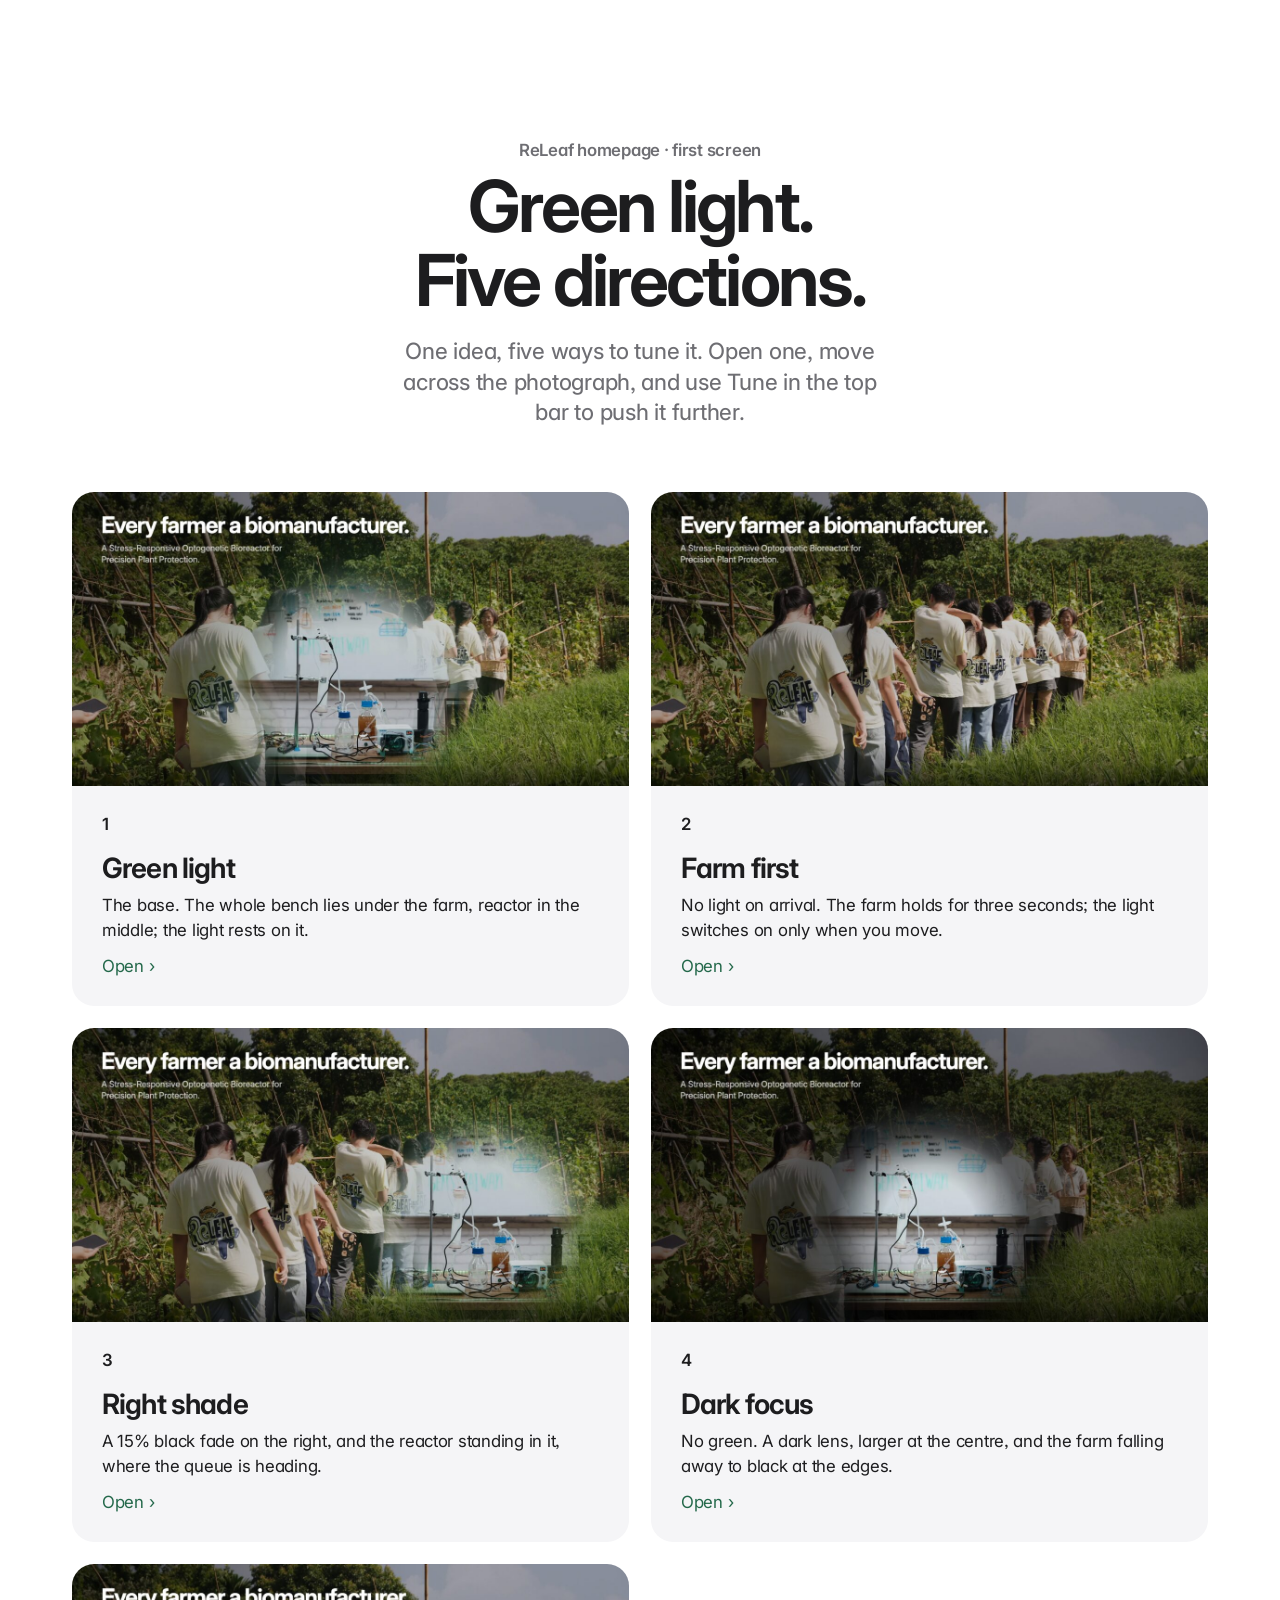
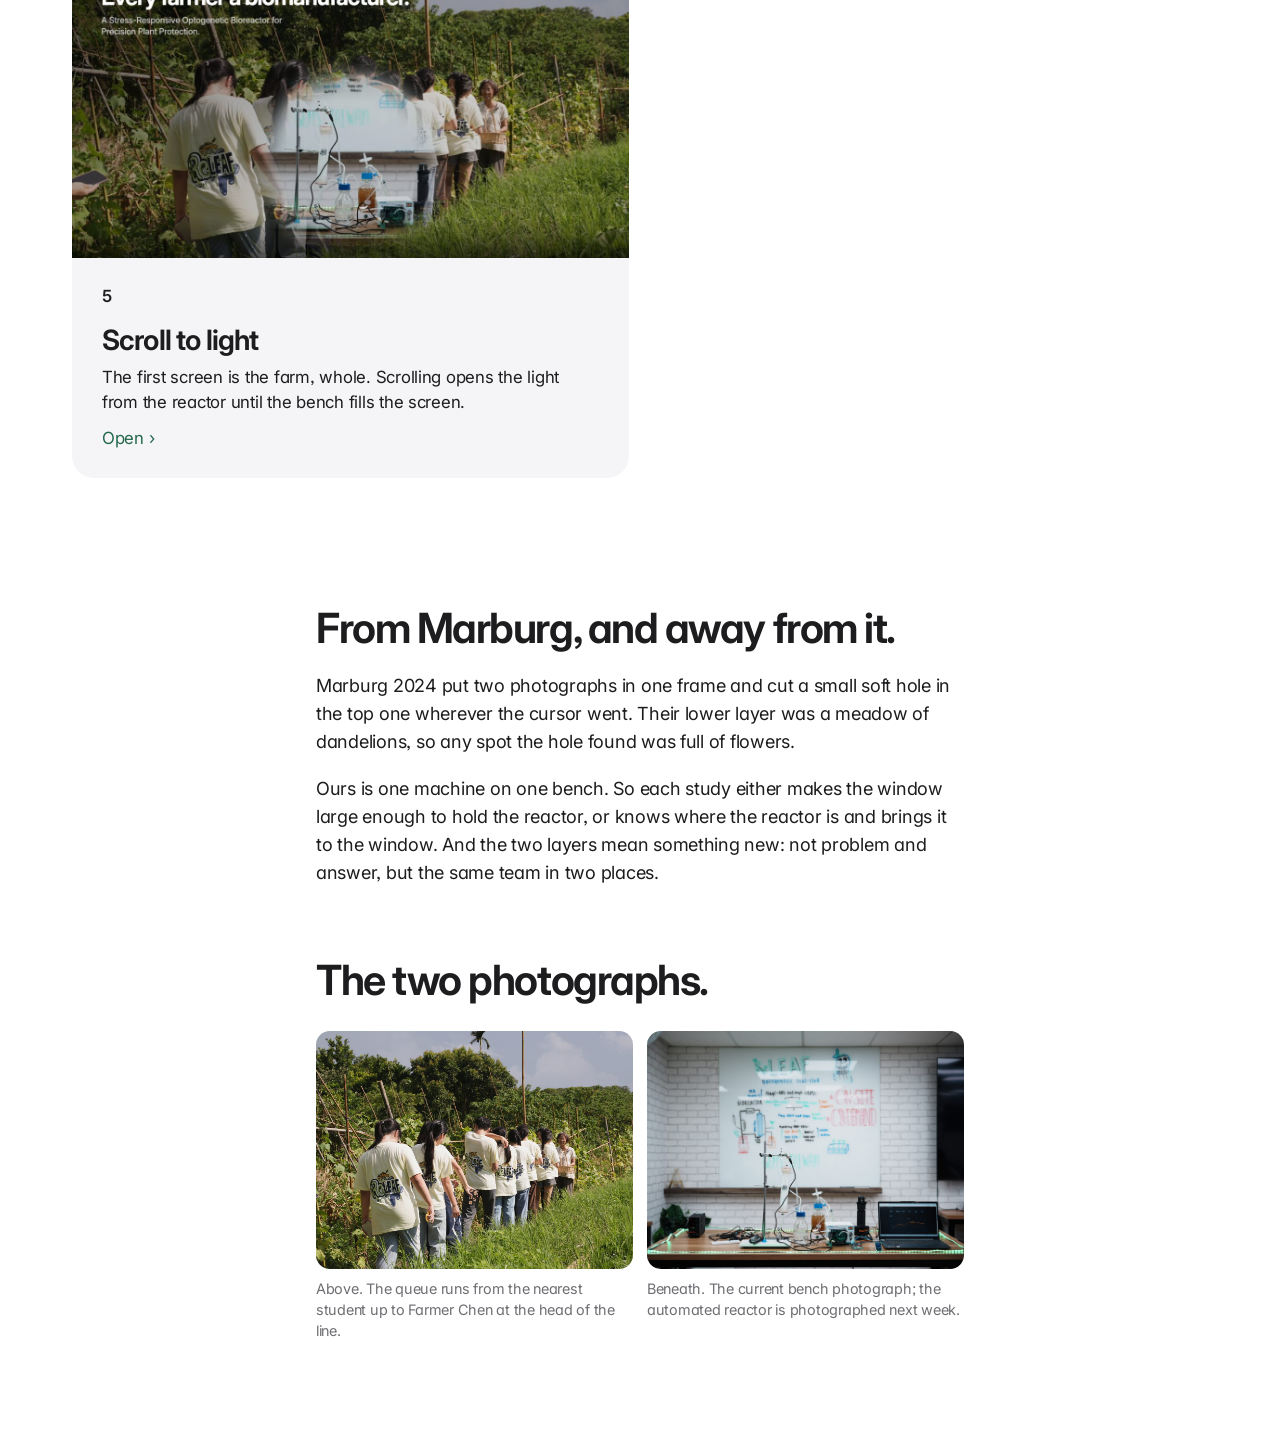
==== commit 4ab125b0: "Round four: five directions for Green light, with a Tune panel Full bench photo as one layer under t" ====
--- a/index.html
+++ b/index.html
@@ -4,7 +4,7 @@
   <meta charset="utf-8" />
   <meta name="viewport" content="width=device-width, initial-scale=1" />
   <title>ReLeaf first visual</title>
-  <meta name="description" content="Four studies for the ReLeaf homepage's first screen: the team walking Farmer Chen's field above, the bioreactor on the bench beneath." />
+  <meta name="description" content="Five directions for the green-light hero for the ReLeaf homepage's first screen: the team walking Farmer Chen's field above, the bioreactor on the bench beneath." />
   <link rel="icon" href="assets/img/logo.png" />
   <link rel="stylesheet" href="assets/css/hero.css" />
   <style>
@@ -39,45 +39,54 @@
 <body>
   <header class="top">
     <p class="eyebrow">ReLeaf homepage &middot; first screen</p>
-    <h1>Above the field.<br />Beneath it, the bench.</h1>
-    <p class="lede">Four studies for the first thing a reader sees. Open one and move across the photograph.</p>
+    <h1>Green light.<br />Five directions.</h1>
+    <p class="lede">One idea, five ways to tune it. Open one, move across the photograph, and use Tune in the top bar to push it further.</p>
   </header>
 
   <main>
     <div class="grid">
       <a class="card" href="green-light/">
-        <img src="assets/img/thumbs/green-light.jpg?v=3" alt="Green light: a pool of light in the grass beside the queue shows the bioreactor." loading="lazy" />
+        <img src="assets/img/thumbs/green-light.jpg?v=4" alt="Green light: a pool of green light in the middle of the farm shows the whole bioreactor." loading="lazy" />
         <div class="card__body">
           <p class="card__n">1</p>
           <h2>Green light</h2>
-          <p>The cursor is a lamp. The bench appears where its light falls, and closes behind it.</p>
+          <p>The base. The whole bench lies under the farm, reactor in the middle; the light rests on it.</p>
           <span class="more">Open</span>
         </div>
       </a>
-      <a class="card" href="along-the-line/">
-        <img src="assets/img/thumbs/along-the-line.jpg?v=3" alt="Along the line: a hairline under the queue ends in a round window beside Farmer Chen showing the bioreactor." loading="lazy" />
+      <a class="card" href="farm-first/">
+        <img src="assets/img/thumbs/farm-first.jpg?v=4" alt="Farm first: the farm photograph alone, with the headline." loading="lazy" />
         <div class="card__body">
           <p class="card__n">2</p>
-          <h2>Along the line</h2>
-          <p>A hairline under the students&rsquo; feet. It ends at the bench, beside Farmer Chen.</p>
+          <h2>Farm first</h2>
+          <p>No light on arrival. The farm holds for three seconds; the light switches on only when you move.</p>
           <span class="more">Open</span>
         </div>
       </a>
-      <a class="card" href="roots/">
-        <img src="assets/img/thumbs/roots.jpg?v=3" alt="Roots: the field lifts, and a root runs from each person's feet down to the bioreactor underground." loading="lazy" />
+      <a class="card" href="right-shade/">
+        <img src="assets/img/thumbs/right-shade.jpg?v=4" alt="Right shade: the bioreactor revealed on the right side of the farm." loading="lazy" />
         <div class="card__body">
           <p class="card__n">3</p>
-          <h2>Roots</h2>
-          <p>Lift the field. From every person in the line, a root runs down to the reactor.</p>
+          <h2>Right shade</h2>
+          <p>A 15% black fade on the right, and the reactor standing in it, where the queue is heading.</p>
           <span class="more">Open</span>
         </div>
       </a>
-      <a class="card" href="membrane/">
-        <img src="assets/img/thumbs/membrane.jpg?v=3" alt="Membrane: a porous hairline separates the field from the bioreactor; cells stay below while protectant rises." loading="lazy" />
+      <a class="card" href="dark-focus/">
+        <img src="assets/img/thumbs/dark-focus.jpg?v=4" alt="Dark focus: a dark-edged opening in the middle of a darkened farm shows the bioreactor." loading="lazy" />
         <div class="card__body">
           <p class="card__n">4</p>
-          <h2>Membrane</h2>
-          <p>The line between farm and bench is the reactor&rsquo;s membrane. The cells stay. The protectant crosses.</p>
+          <h2>Dark focus</h2>
+          <p>No green. A dark lens, larger at the centre, and the farm falling away to black at the edges.</p>
+          <span class="more">Open</span>
+        </div>
+      </a>
+      <a class="card" href="scroll-light/">
+        <img src="assets/img/thumbs/scroll-light.jpg?v=4" alt="Scroll to light: partway through the scroll, the light has opened over the middle of the farm." loading="lazy" />
+        <div class="card__body">
+          <p class="card__n">5</p>
+          <h2>Scroll to light</h2>
+          <p>The first screen is the farm, whole. Scrolling opens the light from the reactor until the bench fills the screen.</p>
           <span class="more">Open</span>
         </div>
       </a>
--- a/assets/css/hero.css
+++ b/assets/css/hero.css
@@ -77,16 +77,15 @@
 
 .hero__text {
   position: absolute; z-index: 2;
-  left: 50%; top: clamp(36px, 8.5vh, 88px);
-  width: min(92vw, 980px);
-  transform: translateX(-50%);
-  text-align: center;
+  left: clamp(22px, 5.2vw, 84px); top: clamp(30px, 7vh, 72px);
+  max-width: min(88vw, 920px);
+  text-align: left;
   pointer-events: none; user-select: none;
   transition: opacity .5s var(--ease);
 }
 .hero__claim {
   margin: 0;
-  font-size: clamp(2.1rem, 1.1rem + 3.4vw, 4.4rem);
+  font-size: clamp(2rem, 1rem + 2.9vw, 3.9rem);
   font-weight: 650;
   line-height: 1.04;
   letter-spacing: -.035em;
@@ -95,8 +94,8 @@
   text-shadow: 0 1px 30px rgba(0,0,0,.25);
 }
 .hero__line {
-  margin: clamp(10px, 1.6vh, 16px) auto 0;
-  max-width: 34ch;
+  margin: clamp(10px, 1.6vh, 16px) 0 0;
+  max-width: 36ch;
   font-size: clamp(1.02rem, .86rem + .55vw, 1.4rem);
   font-weight: 450;
   line-height: 1.32;
@@ -178,3 +177,10 @@
 
 /* ?still= renders (thumbnails) skip the entrance */
 .hero.is-still .hero__claim, .hero.is-still .hero__line { animation: none; opacity: 1; }
+
+/* Farm first: no hint while the reader is still looking at the farm */
+.hero.is-waiting .hero__pill { visibility: hidden; }
+
+/* Scroll to light: the hero holds still while the page scrolls under it */
+.v-scroll-light .hero-wrap { height: 260svh; position: relative; }
+.v-scroll-light .hero { position: sticky; top: var(--nav-h); }
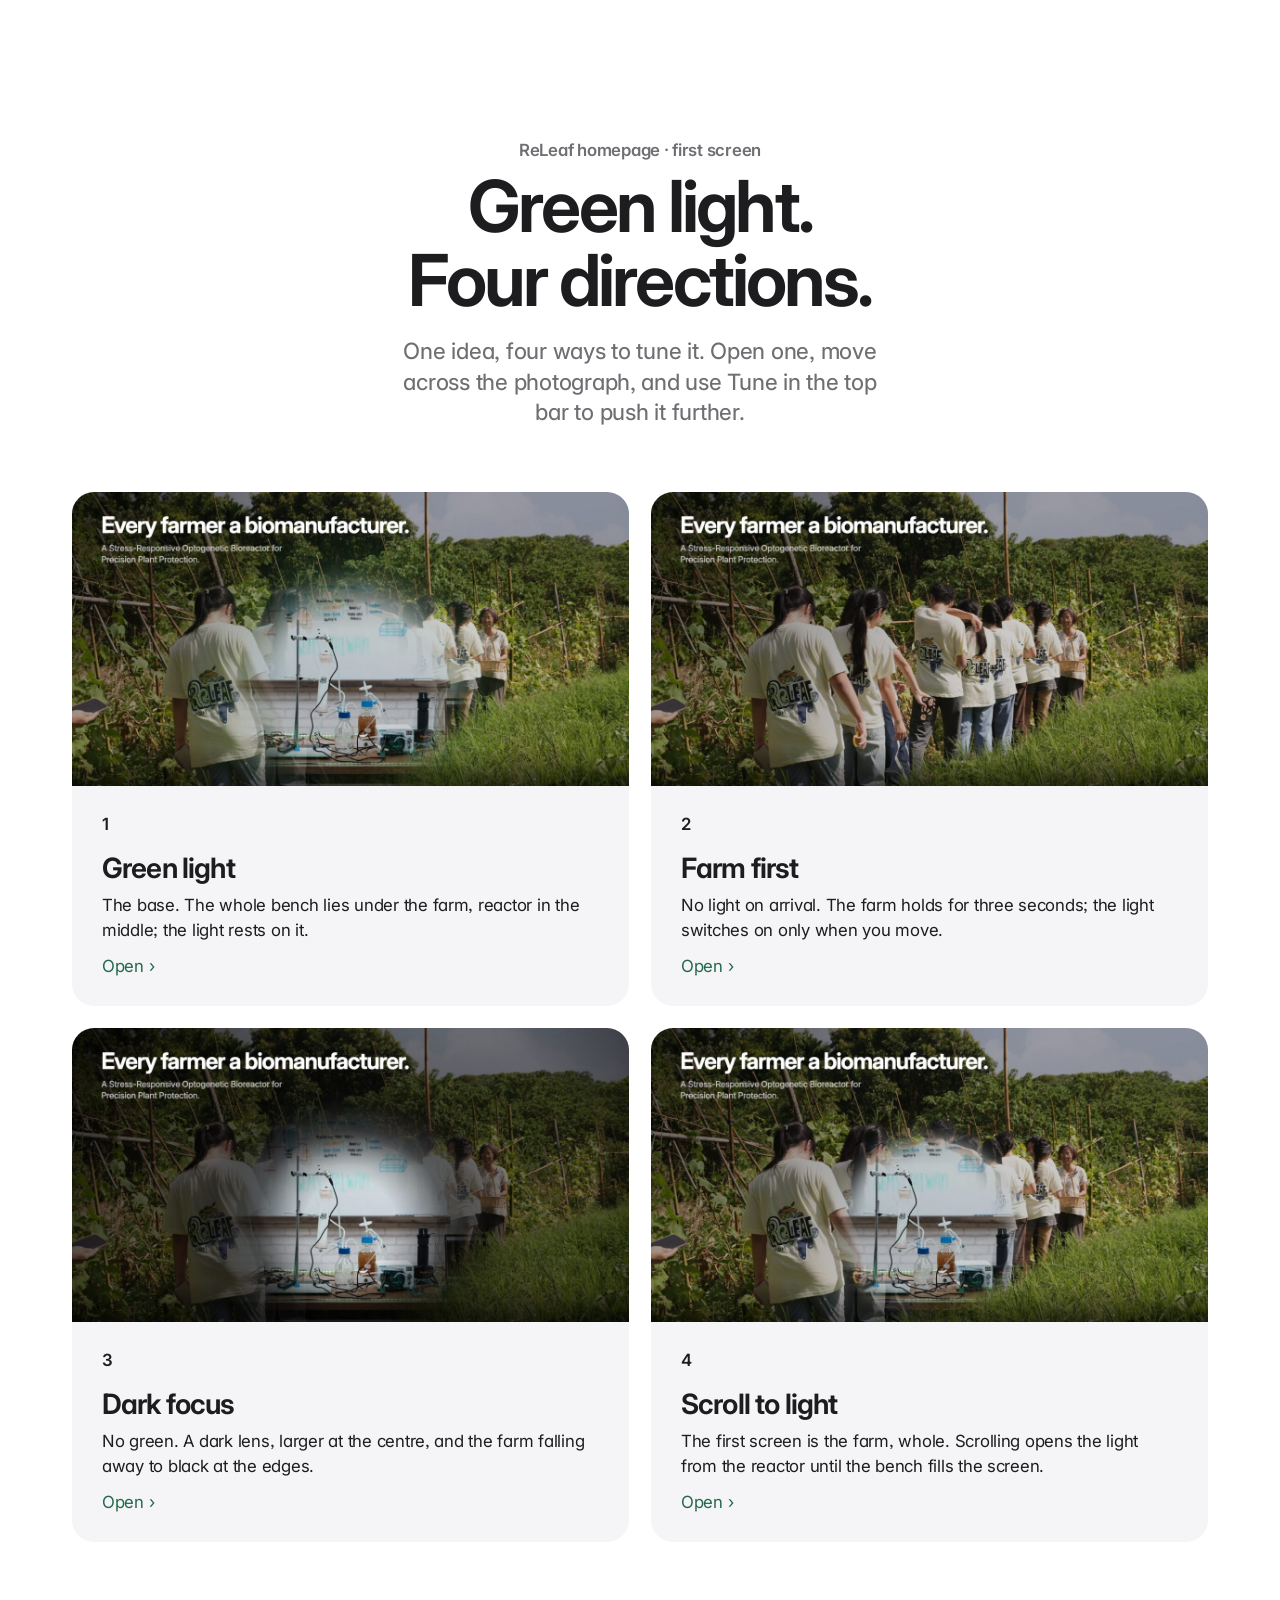
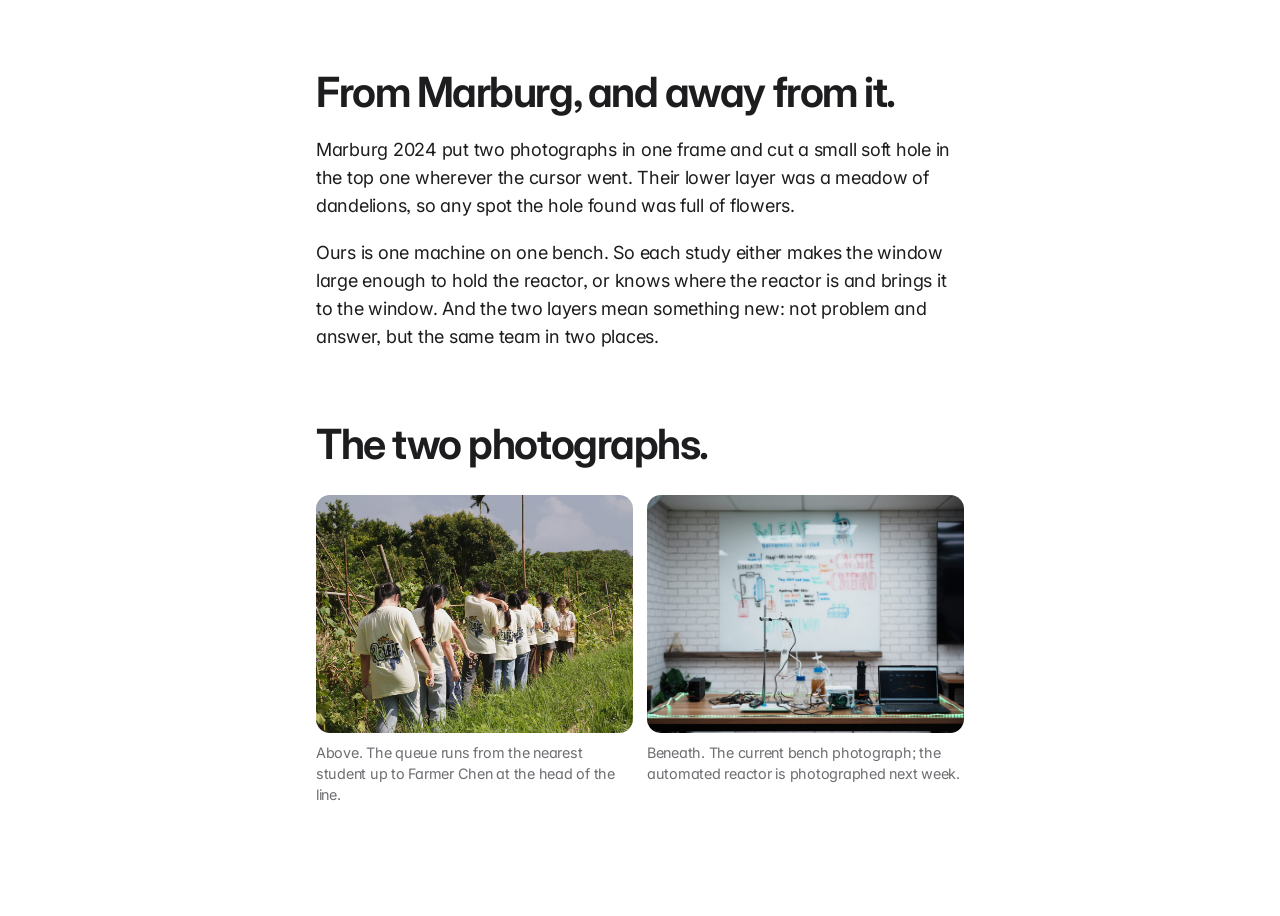
==== commit eb757931: "Remove Right shade; renumber to four directions Co-Authored-By: Claude Opus 5.5 <noreply@anthropic.c" ====
--- a/index.html
+++ b/index.html
@@ -4,7 +4,7 @@
   <meta charset="utf-8" />
   <meta name="viewport" content="width=device-width, initial-scale=1" />
   <title>ReLeaf first visual</title>
-  <meta name="description" content="Five directions for the green-light hero for the ReLeaf homepage's first screen: the team walking Farmer Chen's field above, the bioreactor on the bench beneath." />
+  <meta name="description" content="Four directions for the green-light hero for the ReLeaf homepage's first screen: the team walking Farmer Chen's field above, the bioreactor on the bench beneath." />
   <link rel="icon" href="assets/img/logo.png" />
   <link rel="stylesheet" href="assets/css/hero.css" />
   <style>
@@ -39,8 +39,8 @@
 <body>
   <header class="top">
     <p class="eyebrow">ReLeaf homepage &middot; first screen</p>
-    <h1>Green light.<br />Five directions.</h1>
-    <p class="lede">One idea, five ways to tune it. Open one, move across the photograph, and use Tune in the top bar to push it further.</p>
+    <h1>Green light.<br />Four directions.</h1>
+    <p class="lede">One idea, four ways to tune it. Open one, move across the photograph, and use Tune in the top bar to push it further.</p>
   </header>
 
   <main>
@@ -63,19 +63,10 @@
           <span class="more">Open</span>
         </div>
       </a>
-      <a class="card" href="right-shade/">
-        <img src="assets/img/thumbs/right-shade.jpg?v=4" alt="Right shade: the bioreactor revealed on the right side of the farm." loading="lazy" />
-        <div class="card__body">
-          <p class="card__n">3</p>
-          <h2>Right shade</h2>
-          <p>A 15% black fade on the right, and the reactor standing in it, where the queue is heading.</p>
-          <span class="more">Open</span>
-        </div>
-      </a>
       <a class="card" href="dark-focus/">
         <img src="assets/img/thumbs/dark-focus.jpg?v=4" alt="Dark focus: a dark-edged opening in the middle of a darkened farm shows the bioreactor." loading="lazy" />
         <div class="card__body">
-          <p class="card__n">4</p>
+          <p class="card__n">3</p>
           <h2>Dark focus</h2>
           <p>No green. A dark lens, larger at the centre, and the farm falling away to black at the edges.</p>
           <span class="more">Open</span>
@@ -84,7 +75,7 @@
       <a class="card" href="scroll-light/">
         <img src="assets/img/thumbs/scroll-light.jpg?v=4" alt="Scroll to light: partway through the scroll, the light has opened over the middle of the farm." loading="lazy" />
         <div class="card__body">
-          <p class="card__n">5</p>
+          <p class="card__n">4</p>
           <h2>Scroll to light</h2>
           <p>The first screen is the farm, whole. Scrolling opens the light from the reactor until the bench fills the screen.</p>
           <span class="more">Open</span>
